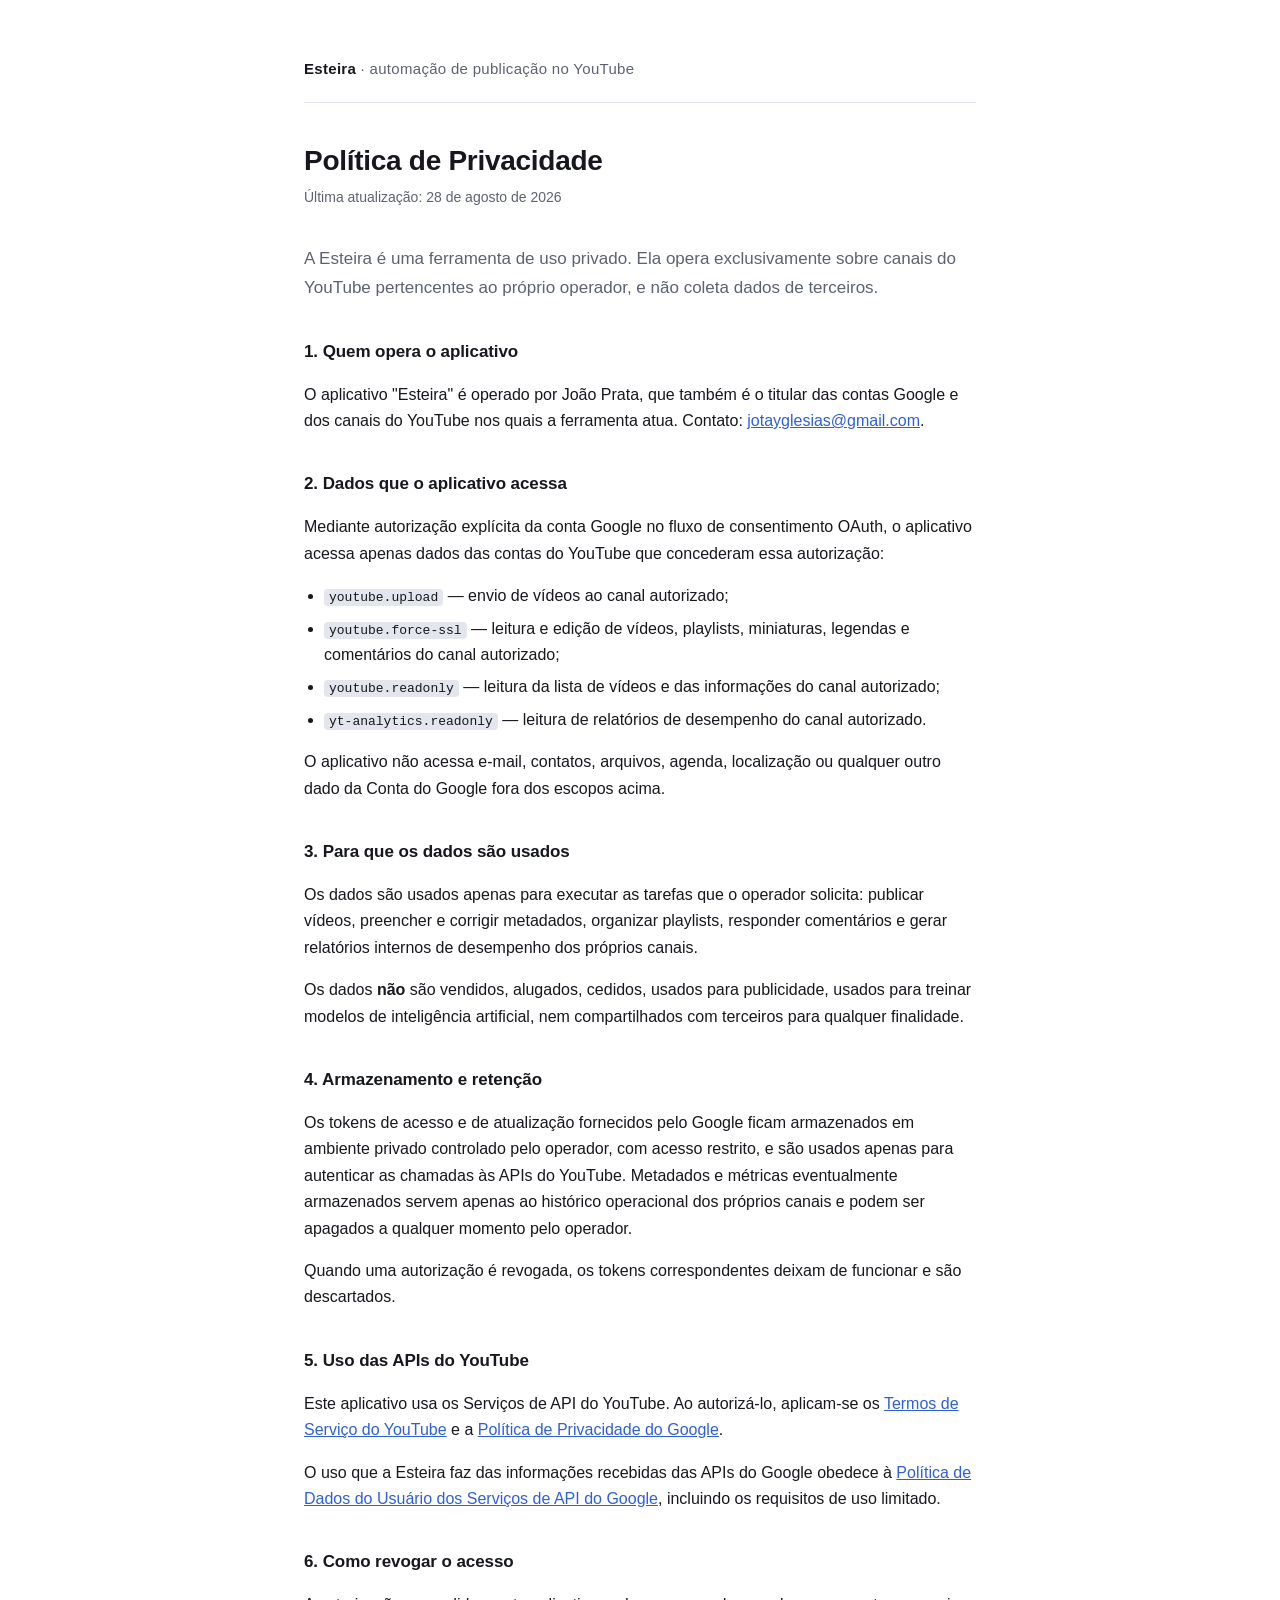
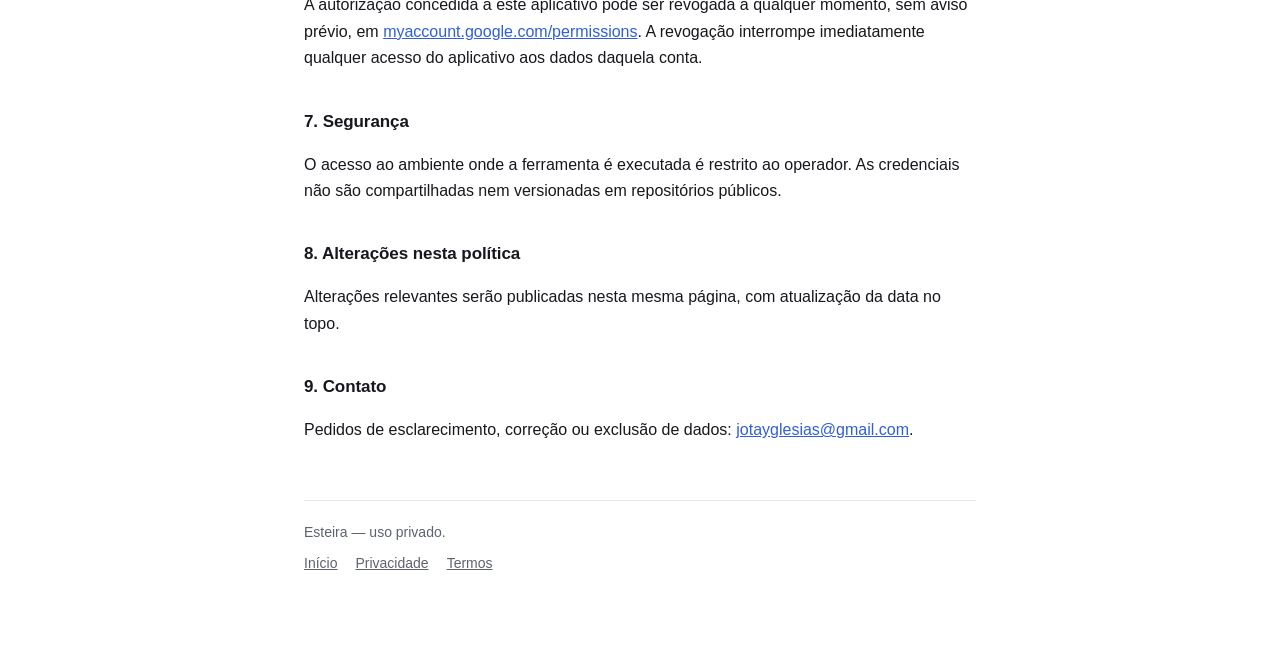
==== privacidade.html @ f82f511a "Add files via upload" ====
<!doctype html>
<html lang="pt-BR">
<head>
<meta charset="utf-8">
<meta name="viewport" content="width=device-width, initial-scale=1">
<title>Política de Privacidade — Esteira</title>
<meta name="description" content="Política de privacidade do aplicativo Esteira: quais dados do YouTube são acessados, para quê, por quanto tempo e como revogar o acesso.">
<link rel="stylesheet" href="style.css">
</head>
<body>
<div class="wrap">
  <header class="site">
    <a class="brand" href="./">Esteira <span>· automação de publicação no YouTube</span></a>
  </header>

  <h1>Política de Privacidade</h1>
  <p class="meta">Última atualização: 28 de agosto de 2026</p>

  <p class="lead">A Esteira é uma ferramenta de uso privado. Ela opera exclusivamente sobre canais do YouTube pertencentes ao próprio operador, e não coleta dados de terceiros.</p>

  <h2>1. Quem opera o aplicativo</h2>
  <p>O aplicativo "Esteira" é operado por João Prata, que também é o titular das contas Google e dos canais do YouTube nos quais a ferramenta atua. Contato: <a href="mailto:jotayglesias@gmail.com">jotayglesias@gmail.com</a>.</p>

  <h2>2. Dados que o aplicativo acessa</h2>
  <p>Mediante autorização explícita da conta Google no fluxo de consentimento OAuth, o aplicativo acessa apenas dados das contas do YouTube que concederam essa autorização:</p>
  <ul>
    <li><code>youtube.upload</code> — envio de vídeos ao canal autorizado;</li>
    <li><code>youtube.force-ssl</code> — leitura e edição de vídeos, playlists, miniaturas, legendas e comentários do canal autorizado;</li>
    <li><code>youtube.readonly</code> — leitura da lista de vídeos e das informações do canal autorizado;</li>
    <li><code>yt-analytics.readonly</code> — leitura de relatórios de desempenho do canal autorizado.</li>
  </ul>
  <p>O aplicativo não acessa e-mail, contatos, arquivos, agenda, localização ou qualquer outro dado da Conta do Google fora dos escopos acima.</p>

  <h2>3. Para que os dados são usados</h2>
  <p>Os dados são usados apenas para executar as tarefas que o operador solicita: publicar vídeos, preencher e corrigir metadados, organizar playlists, responder comentários e gerar relatórios internos de desempenho dos próprios canais.</p>
  <p>Os dados <strong>não</strong> são vendidos, alugados, cedidos, usados para publicidade, usados para treinar modelos de inteligência artificial, nem compartilhados com terceiros para qualquer finalidade.</p>

  <h2>4. Armazenamento e retenção</h2>
  <p>Os tokens de acesso e de atualização fornecidos pelo Google ficam armazenados em ambiente privado controlado pelo operador, com acesso restrito, e são usados apenas para autenticar as chamadas às APIs do YouTube. Metadados e métricas eventualmente armazenados servem apenas ao histórico operacional dos próprios canais e podem ser apagados a qualquer momento pelo operador.</p>
  <p>Quando uma autorização é revogada, os tokens correspondentes deixam de funcionar e são descartados.</p>

  <h2>5. Uso das APIs do YouTube</h2>
  <p>Este aplicativo usa os Serviços de API do YouTube. Ao autorizá-lo, aplicam-se os <a href="https://www.youtube.com/t/terms" rel="noopener">Termos de Serviço do YouTube</a> e a <a href="https://policies.google.com/privacy" rel="noopener">Política de Privacidade do Google</a>.</p>
  <p>O uso que a Esteira faz das informações recebidas das APIs do Google obedece à <a href="https://developers.google.com/terms/api-services-user-data-policy" rel="noopener">Política de Dados do Usuário dos Serviços de API do Google</a>, incluindo os requisitos de uso limitado.</p>

  <h2>6. Como revogar o acesso</h2>
  <p>A autorização concedida a este aplicativo pode ser revogada a qualquer momento, sem aviso prévio, em <a href="https://myaccount.google.com/permissions" rel="noopener">myaccount.google.com/permissions</a>. A revogação interrompe imediatamente qualquer acesso do aplicativo aos dados daquela conta.</p>

  <h2>7. Segurança</h2>
  <p>O acesso ao ambiente onde a ferramenta é executada é restrito ao operador. As credenciais não são compartilhadas nem versionadas em repositórios públicos.</p>

  <h2>8. Alterações nesta política</h2>
  <p>Alterações relevantes serão publicadas nesta mesma página, com atualização da data no topo.</p>

  <h2>9. Contato</h2>
  <p>Pedidos de esclarecimento, correção ou exclusão de dados: <a href="mailto:jotayglesias@gmail.com">jotayglesias@gmail.com</a>.</p>

  <footer class="site">
    <div>Esteira — uso privado.</div>
    <nav class="pages">
      <a href="./">Início</a>
      <a href="privacidade.html">Privacidade</a>
      <a href="termos.html">Termos</a>
    </nav>
  </footer>
</div>
</body>
</html>
---- style.css ----
:root {
  --bg: #ffffff;
  --fg: #16181d;
  --muted: #5c6270;
  --line: #e3e6ec;
  --accent: #2f5fd8;
}
@media (prefers-color-scheme: dark) {
  :root {
    --bg: #101215;
    --fg: #e9ebef;
    --muted: #9aa1ae;
    --line: #262a31;
    --accent: #7ea2f5;
  }
}
* { box-sizing: border-box; }
body {
  margin: 0;
  background: var(--bg);
  color: var(--fg);
  font: 16px/1.65 -apple-system, BlinkMacSystemFont, "Segoe UI", Roboto, Helvetica, Arial, sans-serif;
  -webkit-font-smoothing: antialiased;
}
.wrap { max-width: 720px; margin: 0 auto; padding: 56px 24px 96px; }
header.site { border-bottom: 1px solid var(--line); padding-bottom: 20px; margin-bottom: 40px; }
.brand { font-size: 15px; font-weight: 600; letter-spacing: .02em; text-decoration: none; color: var(--fg); }
.brand span { color: var(--muted); font-weight: 400; }
h1 { font-size: 28px; line-height: 1.25; margin: 0 0 8px; letter-spacing: -.01em; }
h2 { font-size: 17px; margin: 36px 0 10px; letter-spacing: -.005em; }
p, li { color: var(--fg); }
.lead { color: var(--muted); font-size: 17px; }
.meta { color: var(--muted); font-size: 14px; margin: 0 0 36px; }
ul { padding-left: 20px; }
li { margin: 6px 0; }
code { background: var(--line); padding: 1px 5px; border-radius: 4px; font-size: 13px; }
a { color: var(--accent); }
footer.site { border-top: 1px solid var(--line); margin-top: 56px; padding-top: 20px; color: var(--muted); font-size: 14px; }
footer.site a { color: var(--muted); }
nav.pages { margin-top: 8px; display: flex; gap: 18px; flex-wrap: wrap; font-size: 14px; }
.card { border: 1px solid var(--line); border-radius: 10px; padding: 18px 20px; margin: 14px 0; }
.card h3 { margin: 0 0 6px; font-size: 15px; }
.card p { margin: 0; color: var(--muted); font-size: 15px; }
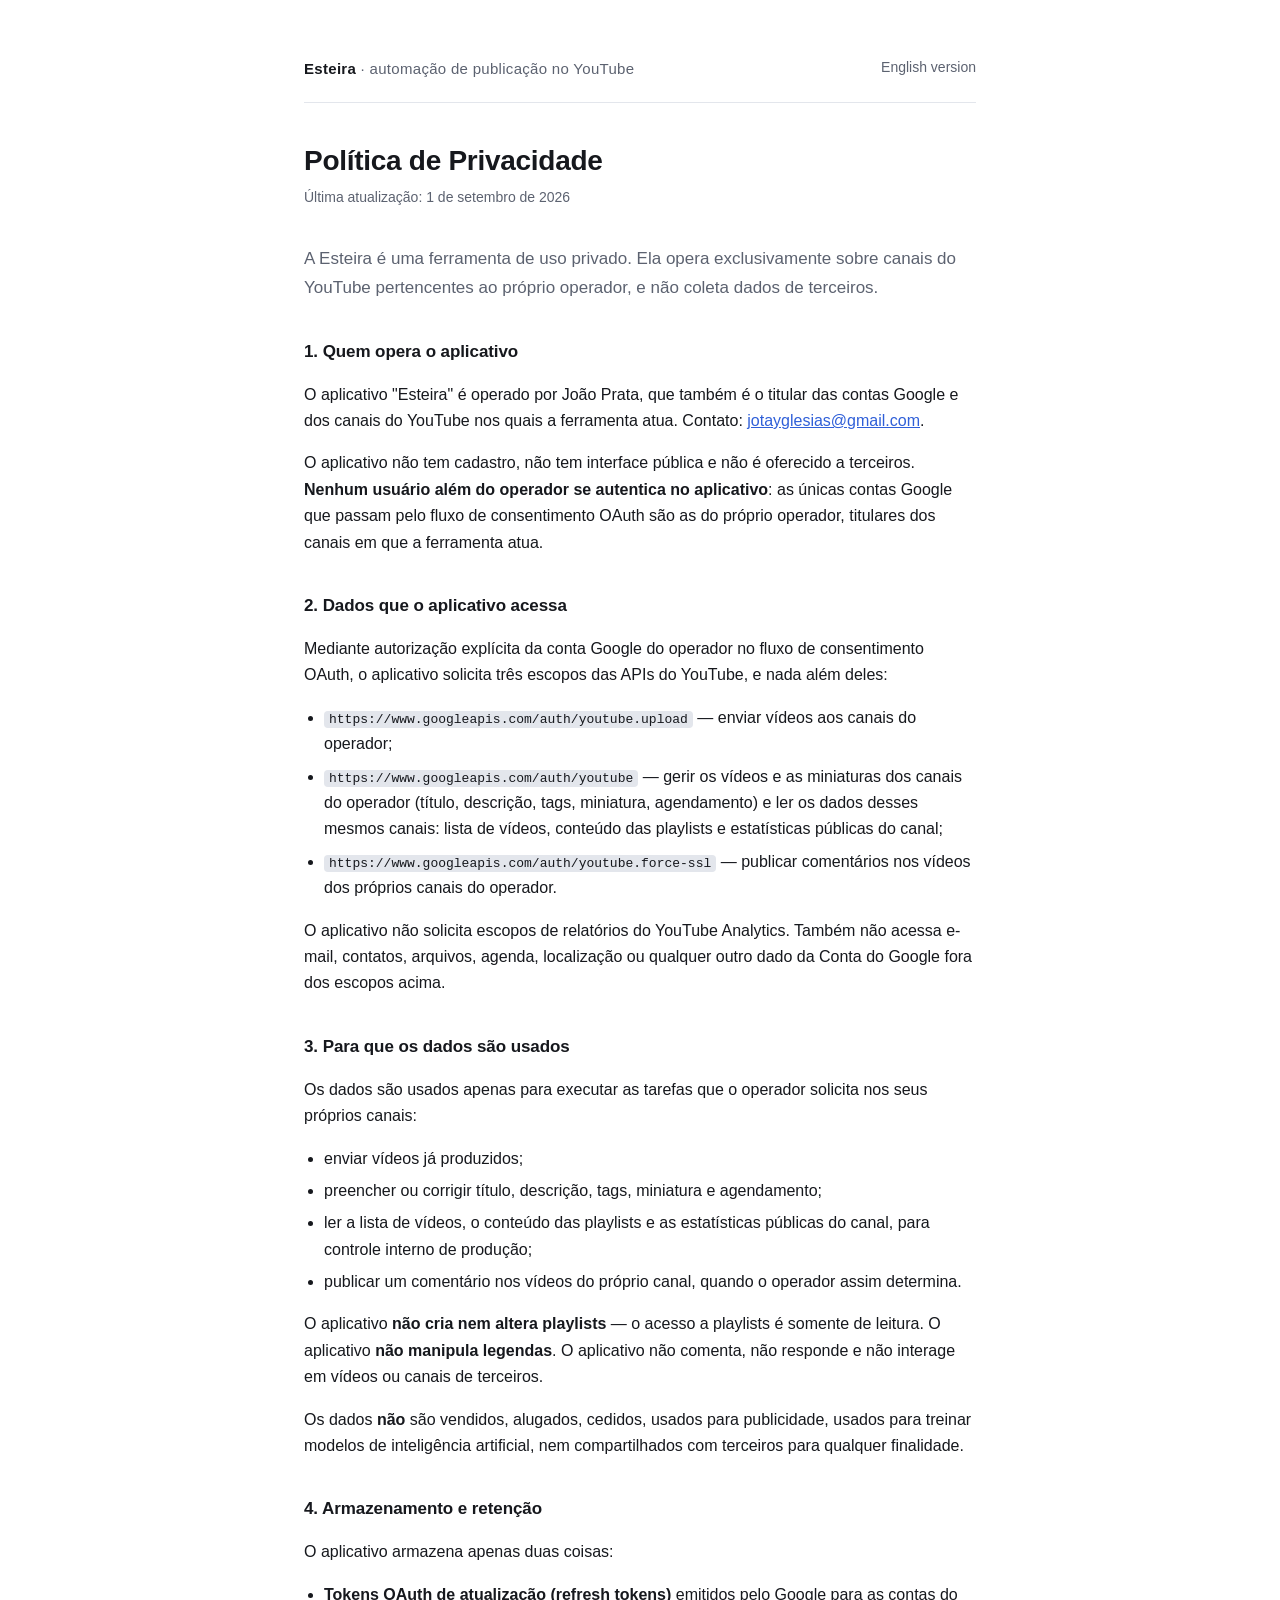
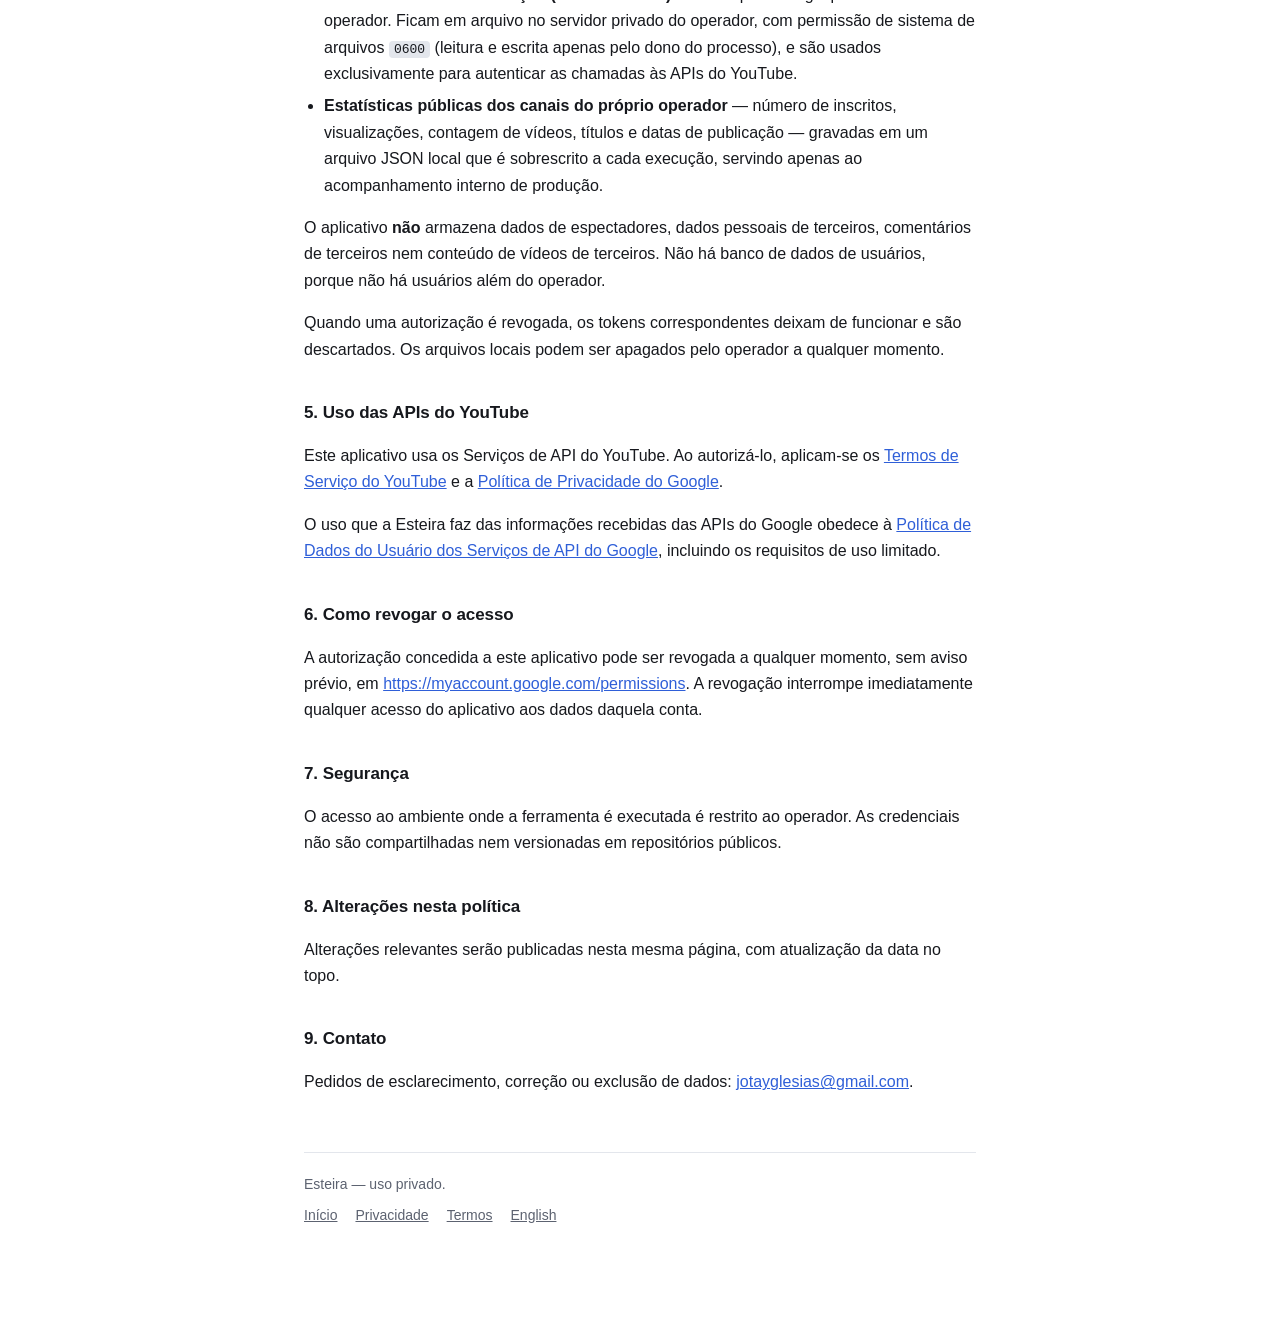
==== commit 55b650c3: "Adiciona versões em inglês e corrige descrições do app para a auditoria da YouTube Data API Por quê:" ====
--- a/privacidade.html
+++ b/privacidade.html
@@ -11,40 +11,53 @@
 <div class="wrap">
   <header class="site">
     <a class="brand" href="./">Esteira <span>· automação de publicação no YouTube</span></a>
+    <a class="lang" href="privacy.html">English version</a>
   </header>
 
   <h1>Política de Privacidade</h1>
-  <p class="meta">Última atualização: 28 de agosto de 2026</p>
+  <p class="meta">Última atualização: 1 de setembro de 2026</p>
 
   <p class="lead">A Esteira é uma ferramenta de uso privado. Ela opera exclusivamente sobre canais do YouTube pertencentes ao próprio operador, e não coleta dados de terceiros.</p>
 
   <h2>1. Quem opera o aplicativo</h2>
   <p>O aplicativo "Esteira" é operado por João Prata, que também é o titular das contas Google e dos canais do YouTube nos quais a ferramenta atua. Contato: <a href="mailto:jotayglesias@gmail.com">jotayglesias@gmail.com</a>.</p>
+  <p>O aplicativo não tem cadastro, não tem interface pública e não é oferecido a terceiros. <strong>Nenhum usuário além do operador se autentica no aplicativo</strong>: as únicas contas Google que passam pelo fluxo de consentimento OAuth são as do próprio operador, titulares dos canais em que a ferramenta atua.</p>
 
   <h2>2. Dados que o aplicativo acessa</h2>
-  <p>Mediante autorização explícita da conta Google no fluxo de consentimento OAuth, o aplicativo acessa apenas dados das contas do YouTube que concederam essa autorização:</p>
+  <p>Mediante autorização explícita da conta Google do operador no fluxo de consentimento OAuth, o aplicativo solicita três escopos das APIs do YouTube, e nada além deles:</p>
   <ul>
-    <li><code>youtube.upload</code> — envio de vídeos ao canal autorizado;</li>
-    <li><code>youtube.force-ssl</code> — leitura e edição de vídeos, playlists, miniaturas, legendas e comentários do canal autorizado;</li>
-    <li><code>youtube.readonly</code> — leitura da lista de vídeos e das informações do canal autorizado;</li>
-    <li><code>yt-analytics.readonly</code> — leitura de relatórios de desempenho do canal autorizado.</li>
+    <li><code>https://www.googleapis.com/auth/youtube.upload</code> — enviar vídeos aos canais do operador;</li>
+    <li><code>https://www.googleapis.com/auth/youtube</code> — gerir os vídeos e as miniaturas dos canais do operador (título, descrição, tags, miniatura, agendamento) e ler os dados desses mesmos canais: lista de vídeos, conteúdo das playlists e estatísticas públicas do canal;</li>
+    <li><code>https://www.googleapis.com/auth/youtube.force-ssl</code> — publicar comentários nos vídeos dos próprios canais do operador.</li>
   </ul>
-  <p>O aplicativo não acessa e-mail, contatos, arquivos, agenda, localização ou qualquer outro dado da Conta do Google fora dos escopos acima.</p>
+  <p>O aplicativo não solicita escopos de relatórios do YouTube Analytics. Também não acessa e-mail, contatos, arquivos, agenda, localização ou qualquer outro dado da Conta do Google fora dos escopos acima.</p>
 
   <h2>3. Para que os dados são usados</h2>
-  <p>Os dados são usados apenas para executar as tarefas que o operador solicita: publicar vídeos, preencher e corrigir metadados, organizar playlists, responder comentários e gerar relatórios internos de desempenho dos próprios canais.</p>
+  <p>Os dados são usados apenas para executar as tarefas que o operador solicita nos seus próprios canais:</p>
+  <ul>
+    <li>enviar vídeos já produzidos;</li>
+    <li>preencher ou corrigir título, descrição, tags, miniatura e agendamento;</li>
+    <li>ler a lista de vídeos, o conteúdo das playlists e as estatísticas públicas do canal, para controle interno de produção;</li>
+    <li>publicar um comentário nos vídeos do próprio canal, quando o operador assim determina.</li>
+  </ul>
+  <p>O aplicativo <strong>não cria nem altera playlists</strong> — o acesso a playlists é somente de leitura. O aplicativo <strong>não manipula legendas</strong>. O aplicativo não comenta, não responde e não interage em vídeos ou canais de terceiros.</p>
   <p>Os dados <strong>não</strong> são vendidos, alugados, cedidos, usados para publicidade, usados para treinar modelos de inteligência artificial, nem compartilhados com terceiros para qualquer finalidade.</p>
 
   <h2>4. Armazenamento e retenção</h2>
-  <p>Os tokens de acesso e de atualização fornecidos pelo Google ficam armazenados em ambiente privado controlado pelo operador, com acesso restrito, e são usados apenas para autenticar as chamadas às APIs do YouTube. Metadados e métricas eventualmente armazenados servem apenas ao histórico operacional dos próprios canais e podem ser apagados a qualquer momento pelo operador.</p>
-  <p>Quando uma autorização é revogada, os tokens correspondentes deixam de funcionar e são descartados.</p>
+  <p>O aplicativo armazena apenas duas coisas:</p>
+  <ul>
+    <li><strong>Tokens OAuth de atualização (refresh tokens)</strong> emitidos pelo Google para as contas do operador. Ficam em arquivo no servidor privado do operador, com permissão de sistema de arquivos <code>0600</code> (leitura e escrita apenas pelo dono do processo), e são usados exclusivamente para autenticar as chamadas às APIs do YouTube.</li>
+    <li><strong>Estatísticas públicas dos canais do próprio operador</strong> — número de inscritos, visualizações, contagem de vídeos, títulos e datas de publicação — gravadas em um arquivo JSON local que é sobrescrito a cada execução, servindo apenas ao acompanhamento interno de produção.</li>
+  </ul>
+  <p>O aplicativo <strong>não</strong> armazena dados de espectadores, dados pessoais de terceiros, comentários de terceiros nem conteúdo de vídeos de terceiros. Não há banco de dados de usuários, porque não há usuários além do operador.</p>
+  <p>Quando uma autorização é revogada, os tokens correspondentes deixam de funcionar e são descartados. Os arquivos locais podem ser apagados pelo operador a qualquer momento.</p>
 
   <h2>5. Uso das APIs do YouTube</h2>
   <p>Este aplicativo usa os Serviços de API do YouTube. Ao autorizá-lo, aplicam-se os <a href="https://www.youtube.com/t/terms" rel="noopener">Termos de Serviço do YouTube</a> e a <a href="https://policies.google.com/privacy" rel="noopener">Política de Privacidade do Google</a>.</p>
   <p>O uso que a Esteira faz das informações recebidas das APIs do Google obedece à <a href="https://developers.google.com/terms/api-services-user-data-policy" rel="noopener">Política de Dados do Usuário dos Serviços de API do Google</a>, incluindo os requisitos de uso limitado.</p>
 
   <h2>6. Como revogar o acesso</h2>
-  <p>A autorização concedida a este aplicativo pode ser revogada a qualquer momento, sem aviso prévio, em <a href="https://myaccount.google.com/permissions" rel="noopener">myaccount.google.com/permissions</a>. A revogação interrompe imediatamente qualquer acesso do aplicativo aos dados daquela conta.</p>
+  <p>A autorização concedida a este aplicativo pode ser revogada a qualquer momento, sem aviso prévio, em <a href="https://myaccount.google.com/permissions" rel="noopener">https://myaccount.google.com/permissions</a>. A revogação interrompe imediatamente qualquer acesso do aplicativo aos dados daquela conta.</p>
 
   <h2>7. Segurança</h2>
   <p>O acesso ao ambiente onde a ferramenta é executada é restrito ao operador. As credenciais não são compartilhadas nem versionadas em repositórios públicos.</p>
@@ -61,6 +74,7 @@
       <a href="./">Início</a>
       <a href="privacidade.html">Privacidade</a>
       <a href="termos.html">Termos</a>
+      <a href="privacy.html">English</a>
     </nav>
   </footer>
 </div>
--- a/style.css
+++ b/style.css
@@ -41,3 +41,5 @@
 .card { border: 1px solid var(--line); border-radius: 10px; padding: 18px 20px; margin: 14px 0; }
 .card h3 { margin: 0 0 6px; font-size: 15px; }
 .card p { margin: 0; color: var(--muted); font-size: 15px; }
+.lang { float: right; font-size: 14px; color: var(--muted); text-decoration: none; }
+.lang:hover { text-decoration: underline; }
